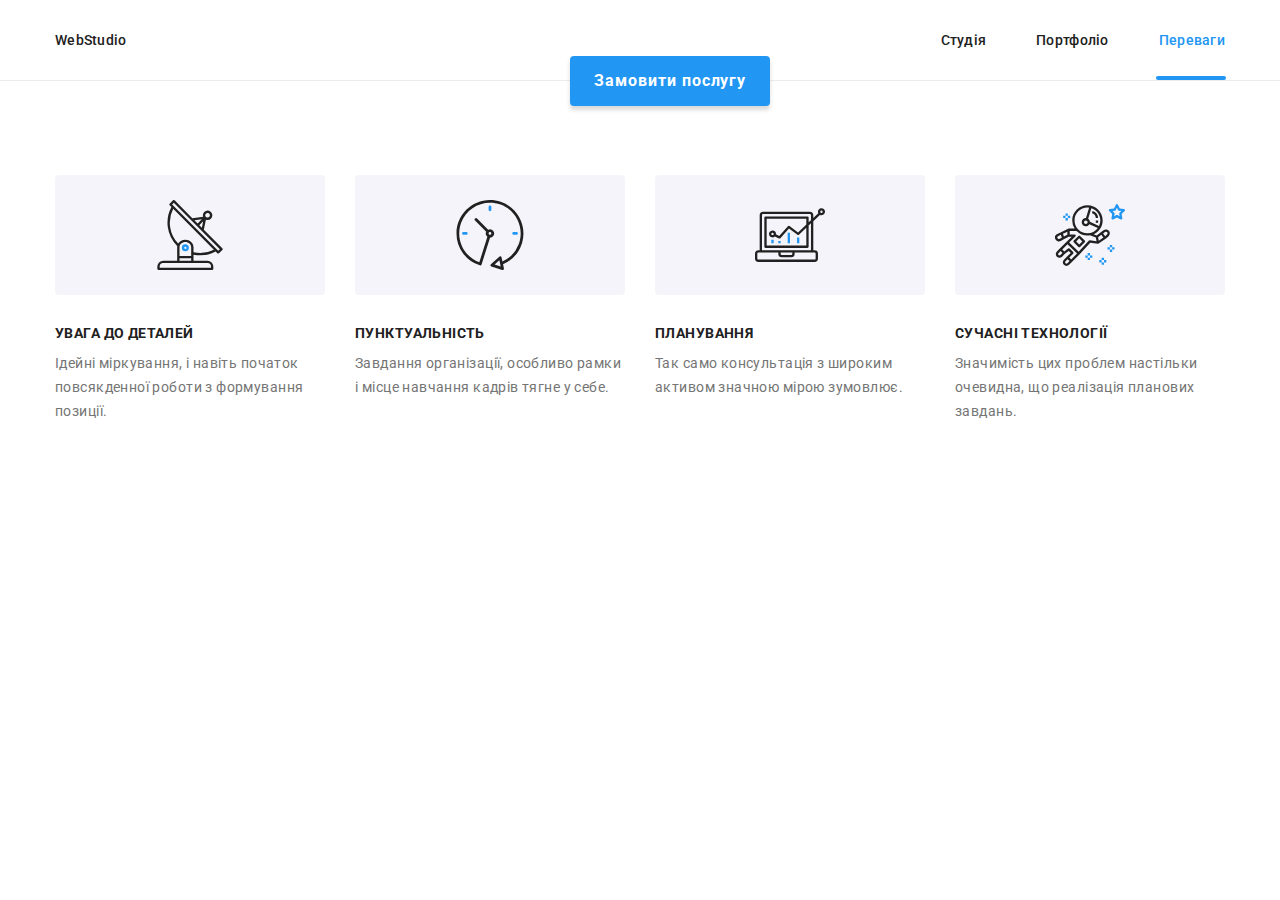
==== benefits.html @ 55473562 "added html files" ====
<!DOCTYPE html>
<html lang="uk">
    <head>
        <meta charset="UTF-8">
        <meta http-equiv="X-UA-Compatible" content="IE=edge">
        <meta name="viewport" content="width=device-width, initial-scale=1.0">
        <title>Переваги</title>
        <link rel="preconnect" href="https://fonts.googleapis.com">
        <link rel="preconnect" href="https://fonts.gstatic.com" crossorigin>
        <link href="https://fonts.googleapis.com/css2?family=Raleway:wght@700&family=Roboto:wght@400;500;700;900&display=swap" rel="stylesheet">
        <link rel="stylesheet" href="https://cdnjs.cloudflare.com/ajax/libs/modern-normalize/1.0.0/modern-normalize.min.css">
        <link rel="stylesheet" href="./css/main.css">
    </head>
    <body>
        <header class="header">
            <div class="container">
                <nav class="nav">
                    <a class=" nav-link link" href="./index.html">WebStudio</a>
                    <ul class="nav-list">
                        <li class="item"><a class=" nav-link link" href="./index.html">Студія</a></li>
                        <li class="item"><a class="nav-link link" href="./portfolio.html">Портфоліо</a></li>
                        <li class="item"><a class="benefits-link link" href="./benefits.html">Переваги</a></li>
                    </ul>
                </nav>
            </div>
        </header>
        <main>             
            <section class="benefits">
                <button class="benefits__btn btn" type="button" data-modal-open>Замовити послугу</button>
                <div class="container">
                    <h2 class="visually-hidden">Переваги</h2>
                    <ul class="benefits-list">
                        <li class="item">
                            <div class="benefits-list__box">
                                <svg class="benefits-list__svg" width="70" height="70">
                                    <use href="./images/icons.svg#icon-antenna"></use>
                                </svg>
                            </div>
                            <h3 class="benefits-list__title">УВАГА ДО ДЕТАЛЕЙ</h3>
                            <p class="benefits-list__text">Ідейні міркування, і навіть початок повсякденної роботи з формування позиції.</p>
                        </li>
                        <li class="item">
                            <div class="benefits-list__box">
                                <svg class="benefits-list__svg" width="70" height="70">
                                    <use href="./images/icons.svg#icon-clock"></use>
                                </svg>
                            </div>
                            <h3 class="benefits-list__title">ПУНКТУАЛЬНІСТЬ</h3>
                            <p class="benefits-list__text">Завдання організації, особливо рамки і місце навчання кадрів тягне у себе.</p>
                        </li>
                        <li class="item">
                            <div class="benefits-list__box">
                                <svg class="benefits-list__svg" width="70" height="70">
                                    <use href="./images/icons.svg#icon-diagram"></use>
                                </svg>
                            </div>
                            <h3 class="benefits-list__title">ПЛАНУВАННЯ</h3>
                            <p class="benefits-list__text">Так само консультація з широким активом значною мірою зумовлює.</p>
                        </li>
                        <li class="item">
                            <div class="benefits-list__box">
                                <svg class="benefits-list__svg" width="70" height="70">
                                    <use href="./images/icons.svg#icon-astronaut"></use>
                                </svg>
                            </div>
                            <h3 class="benefits-list__title">СУЧАСНІ ТЕХНОЛОГІЇ</h3>
                            <p class="benefits-list__text">Значимість цих проблем настільки очевидна, що реалізація планових завдань.</p>
                        </li>
                    </ul>
                </div>
            </section>            
        </main>    

        <div class="backdrop is-hidden" data-modal>
            <div class="modal">
                <button class="modal-close" data-modal-close>
                    <svg class="modal-close-svg" width="18" height="18">
                        <use href="./images/symbol-defs.svg#icon-close-black"></use>
                    </svg>
                </button>
                <form class="form-modal">
                    <p class="modal-title">Залиште свої дані, ми вам передзвонимо</p>
                    <div class="form-modal-field">
                        <label for="name">Ім'я</label>
                        <input type="text" name="name" id="name"/>
                        <span class="icon">
                            <svg width="18" height="18">
                                <use href="./images/symbol-defs.svg#icon-person-black"></use>
                            </svg> 
                        </span>
                    </div>
                    <div class="form-modal-field">            
                        <label for="tel">Телефон</label>
                        <input type="tel" name="tel" id="tel"/>
                        <span class="icon">
                            <svg width="18" height="18">
                                <use href="./images/symbol-defs.svg#icon-phone-black"></use>
                            </svg> 
                        </span>
                    </div>
                    <div class="form-modal-field">
                        <label for="email">Пошта</label>
                        <input type="email" name="email" id="email"/>
                        <span class="icon">
                            <svg width="18" height="18">
                                <use href="./images/symbol-defs.svg#icon-email-black"></use>
                            </svg> 
                        </span>
                    </div>
                    <div class="form-modal-field">
                        <label for="comment">Коментар</label>
                        <textarea name="comment" id="comment" placeholder="Введіть текст"></textarea>
                    </div>
                    <label class="form-checkbox">
                        <input class="checkbox" type="checkbox" name="policy"/>
                        <svg class="icon-check-svg" width="16" height="15">
                            <use href="./images/symbol-defs.svg#icon-icon-check"></use>
                        </svg> 
                        <span class="policy-text">Погоджуюся з розсилкою та приймаю <span><a class="policy-link" href=" ">Умови договору</a></span></span>
                    </label> 
                    <button type="button" class="modal-btn">Відправити</button>
                </form>
            </div>
        </div>
        <script src="./js/modal.js"></script>
    </body>
</html>
---- css/main.css ----
:root {
  --primary-text-color: #757575;
  --title-text-color: #212121;
  --accent-color: #2196F3;
  --primary-background-color: #FFFFFF;
  --animation-time: 250ms;
  --animation-timing-function: cubic-bezier(0.4, 0, 0.2, 1);
}

.visually-hidden {
  position: absolute;
  width: 1px;
  height: 1px;
  margin: -1px;
  border: 0;
  padding: 0;
  white-space: nowrap;
  -webkit-clip-path: inset(100%);
          clip-path: inset(100%);
  clip: rect(0 0 0 0);
  overflow: hidden;
}

.activity-list, .benefits-list, .nav-list {
  list-style: none;
  padding-left: 0;
  margin: 0;
}

@media screen and (max-width: 1199px) {
  .benefits-list {
    padding-top: 60px;
    padding-bottom: 60px;
  }
}
@media screen and (min-width: 1200px) {
  .benefits-list {
    padding-top: 94px;
    padding-bottom: 94px;
  }
}

html {
  box-sizing: border-box;
}

*,
*::after,
*::before {
  box-sizing: inherit;
}

.link {
  text-decoration: none;
  color: inherit;
  transition-property: color;
  transition-duration: var(--animation-time);
  transition-timing-function: var(--animation-timing-function);
}
.link:hover, .link:focus {
  color: var(--accent-color);
}

img {
  display: block;
  width: 100%;
  height: auto;
}

h1, h2, h3, ul, p {
  margin-top: 0;
  margin-bottom: 0;
}

body {
  font-family: "Roboto", sans-serif;
  font-size: 14px;
  letter-spacing: 0.03em;
  color: var(--primary-text-color);
  background-color: var(--primary-background-color);
}

.container {
  margin: 0 auto;
  padding: 0 15px;
}
@media screen and (min-width: 480px) {
  .container {
    width: 480px;
  }
}
@media screen and (min-width: 768px) {
  .container {
    width: 768px;
  }
}
@media screen and (min-width: 1200px) {
  .container {
    width: 1200px;
  }
}

.header {
  position: relative;
  border-bottom: 1px solid #ECECEC;
}


/* @media screen and (min-width: 768px) {
  .main-nav {
    display: flex;
    align-items: center;
    justify-content: space-between;
  }
} */

.nav {
  display: flex;
  align-items: center;
  justify-content: space-between;
}

@media screen and (max-width: 767px) {
  .nav-list {
    display: none;
  }
}
@media screen and (min-width: 768px) {
  .nav-list {
    display: flex;
    margin-left: 88px;
  }
  .nav-list .item:not(:last-child) {
    margin-right: 50px;
  }
}
@media screen and (min-width: 1200px) {
  .nav-list {
    margin-left: 93px;
  }
}

.current-link {
  font-weight: 500;
  letter-spacing: 0.02em;
  color: var(--accent-color);
}
@media screen and (min-width: 480px) {
  .current-link {
    font-size: 40px;
    line-height: 1.175;
  }
}
@media screen and (min-width: 768px) {
  .current-link {
    display: block;
    position: relative;
    padding-top: 32px;
    padding-bottom: 32px;
    font-size: 14px;
    line-height: 1.1428571429;
  }
  .current-link::after {
    display: inline-block;
    position: absolute;
    content: "";
    top: 76px;
    left: -2px;
    width: 48px;
    height: 4px;
    background-color: var(--accent-color);
    border-radius: 2px;
  }
}

.portfolio-link {
  display: block;
  position: relative;
  padding-top: 32px;
  padding-bottom: 32px;
  font-weight: 500;
  line-height: 1.1428571429;
  letter-spacing: 0.02em;
  color: var(--accent-color);
}
.portfolio-link::after {
  display: inline-block;
  position: absolute;
  content: "";
  top: 76px;
  left: -3px;
  width: 78px;
  height: 4px;
  background-color: var(--accent-color);
  border-radius: 2px;
}

.benefits-link {
  display: block;
  position: relative;
  padding-top: 32px;
  padding-bottom: 32px;
  font-weight: 500;
  line-height: 1.1428571429;
  letter-spacing: 0.02em;
  color: var(--accent-color);
}
.benefits-link::after {
  display: inline-block;
  position: absolute;
  content: "";
  top: 76px;
  left: -3px;
  width: 70px;
  height: 4px;
  background-color: var(--accent-color);
  border-radius: 2px;
}

.nav-link {
  display: block;
  font-weight: 500;
  font-size: 14px;
  line-height: 1.1428571429;
  letter-spacing: 0.02em;
  color: var(--title-text-color);
}
@media screen and (min-width: 480px) and (max-width: 767px) {
  .nav-link {
    font-size: 40px;
    line-height: 1.175;
  }
}
@media screen and (max-width: 767px) {
  .nav-link {
    margin-top: 32px;
  }
}
@media screen and (min-width: 768px) {
  .nav-link {
    padding-top: 32px;
    padding-bottom: 32px;
  }
}

.hero {
  margin-left: auto;
  margin-right: auto;
  height: 400px;
  padding-top: 118px;
  padding-bottom: 118px;
  background-size: cover;
  background-color: #2F303A;
}
@media screen and (max-width: 767px) {
  .hero {
    background-image: linear-gradient(to right, rgba(47, 48, 58, 0.4), rgba(47, 48, 58, 0.4)), url(../images/overlay_s@1x.jpg);
  }
}
@media screen and (max-width: 767px) and (min-device-pixel-ratio: 2), screen and (max-width: 767px) and (-webkit-min-device-pixel-ratio: 2), screen and (max-width: 767px) and (min-resolution: 192dpi), screen and (max-width: 767px) and (min-resolution: 2dppx) {
  .hero {
    background-image: linear-gradient(to right, rgba(47, 48, 58, 0.4), rgba(47, 48, 58, 0.4)), url(../images/overlay_s@2x.jpg);
  }
}
@media screen and (min-width: 768px) {
  .hero {
    background-image: linear-gradient(to right, rgba(47, 48, 58, 0.4), rgba(47, 48, 58, 0.4)), url(../images/overlay_m@1x.jpg);
  }
}
@media screen and (min-width: 768px) and (min-device-pixel-ratio: 2), screen and (min-width: 768px) and (-webkit-min-device-pixel-ratio: 2), screen and (min-width: 768px) and (min-resolution: 192dpi), screen and (min-width: 768px) and (min-resolution: 2dppx) {
  .hero {
    background-image: linear-gradient(to right, rgba(47, 48, 58, 0.4), rgba(47, 48, 58, 0.4)), url(../images/overlay_m@2x.jpg);
  }
}
@media screen and (min-width: 1200px) {
  .hero {
    background-image: linear-gradient(to right, rgba(47, 48, 58, 0.4), rgba(47, 48, 58, 0.4)), url(../images/overlay_l@1x.jpg);
  }
}
@media screen and (min-width: 1200px) and (min-device-pixel-ratio: 2), screen and (min-width: 1200px) and (-webkit-min-device-pixel-ratio: 2), screen and (min-width: 1200px) and (min-resolution: 192dpi), screen and (min-width: 1200px) and (min-resolution: 2dppx) {
  .hero {
    background-image: linear-gradient(to right, rgba(47, 48, 58, 0.4), rgba(47, 48, 58, 0.4)), url(../images/overlay_l@2x.jpg);
  }
}
@media screen and (min-width: 480px) and (max-width: 767px) {
  .hero {
    width: 480px;
  }
}
@media screen and (min-width: 768px) and (max-width: 1199px) {
  .hero {
    width: 768px;
  }
}
@media screen and (min-width: 1200px) {
  .hero {
    max-width: 1600px;
    height: 600px;
    padding-top: 200px;
    padding-bottom: 200px;
  }
}

.hero__title {
  margin-left: auto;
  margin-right: auto;
  margin-bottom: 30px;
  font-weight: 900;
  text-align: center;
  letter-spacing: 0.06em;
  text-transform: uppercase;
  color: var(--primary-background-color);
}
@media screen and (min-width: 480px) {
  .hero__title {
    width: 360px;
    font-size: 26px;
    line-height: 1.6153846154;
  }
}
@media screen and (min-width: 1200px) {
  .hero__title {
    width: 696px;
    font-size: 44px;
    line-height: 1.3636363636;
  }
}

.hero__btn {
  margin-left: auto;
  margin-right: auto;
}

.btn {
  padding-top: 10px;
  padding-bottom: 10px;
  padding-left: 24px;
  padding-right: 24px;
  display: flex;
  align-items: center;
  justify-content: center;
  font-family: "Roboto", sans-serif;
  font-weight: 700;
  font-size: 16px;
  line-height: 1.875;
  text-align: center;
  letter-spacing: 0.06em;
  color: var(--primary-background-color);
  background-color: var(--accent-color);
  cursor: pointer;
  box-shadow: 0px 4px 4px rgba(0, 0, 0, 0.15);
  border: 0 solid transparent;
  border-radius: 4px;
  transition: background-color var(--animation-time) var(--animation-timing-function);
}
.btn:hover, .btn:focus {
  background-color: #188CE8;
}

.benefits {
  position: relative;
  background: var(--primary-background-color);
}

@media screen and (max-width: 1199px) {
  .benefits__btn {
    margin-top: 20px;
    margin-left: auto;
    margin-right: auto;
  }
}
@media screen and (min-width: 1200px) {
  .benefits__btn {
    position: absolute;
    top: -25px;
    left: 570px;
  }
}

@media screen and (max-width: 767px) {
  .benefits-list .item:not(:first-child) {
    margin-top: 30px;
  }
}
@media screen and (min-width: 768px) and (max-width: 1199px) {
  .benefits-list {
    display: flex;
    flex-wrap: wrap;
    gap: 30px;
    flex-basis: 50%;
  }
}
@media screen and (min-width: 1200px) {
  .benefits-list {
    display: flex;
  }
  .benefits-list .item:not(:last-child) {
    margin-right: 30px;
  }
}

.benefits-list__box {
  display: flex;
  align-items: center;
  justify-content: center;
  height: 120px;
  margin-bottom: 30px;
  background-color: #F5F4FA;
  border-radius: 4px;
}
@media screen and (min-width: 480px) {
  .benefits-list__box {
    width: 450px;
  }
}
@media screen and (min-width: 768px) {
  .benefits-list__box {
    width: 354px;
  }
}
@media screen and (min-width: 1200px) {
  .benefits-list__box {
    width: 270px;
  }
}

.benefits-list__title {
  margin-bottom: 10px;
  font-weight: 700;
  font-size: 14px;
  line-height: 1.1428571429;
  text-transform: uppercase;
  color: var(--title-text-color);
}
@media screen and (min-width: 480px) and (max-width: 767px) {
  .benefits-list__title {
    text-align: center;
  }
}

.benefits-list__text {
  line-height: 1.7142857143;
  letter-spacing: 0.03em;
}
@media screen and (min-width: 768px) {
  .benefits-list__text {
    width: 354px;
  }
}
@media screen and (min-width: 1200px) {
  .benefits-list__text {
    width: 270px;
  }
}

.activity-list {
  display: flex;
  margin-top: 30px;
}
@media screen and (max-width: 767px) {
  .activity-list {
    flex-direction: column;
    gap: 20px;
  }
}
@media screen and (min-width: 768px) {
  .activity-list {
    align-items: flex-start;
    justify-content: space-around;
  }
}

.activity-list .item {
  display: flex;
  flex-direction: column;
  gap: 20px;
  width: 370px;
}

.activity__title {
  font-weight: 700;
  font-size: 36px;
  line-height: 1.1428571429;
  color: var(--title-text-color);
}

.portfolio__btn {
  margin-left: 0;
  margin-right: auto;
}

.backdrop {
  position: fixed;
  top: 0;
  left: 0;
  width: 100%;
  height: 100%;
  background-color: rgba(0, 0, 0, 0.2);
  opacity: 1;
  transition: opacity var(--animation-time) var(--animation-timing-function);
  overflow-y: scroll;
}

.backdrop.is-hidden {
  opacity: 0;
  pointer-events: none;
}

.backdrop.is-hidden .modal {
  transform: translate(-50%, -50%) scale(0.9);
  opacity: 0;
}

.modal {
  padding: 40px;
  background-color: var(--primary-background-color);
  box-shadow: 0px 1px 3px rgba(0, 0, 0, 0.12), 0px 1px 1px rgba(0, 0, 0, 0.14), 0px 2px 1px rgba(0, 0, 0, 0.2);
  border-radius: 4px;
  opacity: 1;
  transition: transform var(--animation-time) var(--animation-timing-function), opacity var(--animation-time) var(--animation-timing-function);
}
@media screen and (min-width: 480px) {
  .modal {
    position: relative;
    width: 450px;
    height: 609px;
    top: 50%;
    left: 50%;
    transform: translate(-50%, -50%) scale(1);
  }
}
@media screen and (min-width: 768px) {
  .modal {
    position: absolute;
  }
}
@media screen and (min-width: 1200px) {
  .modal {
    width: 528px;
    height: 581px;
  }
}

.modal-close {
  position: absolute;
  top: 8px;
  right: 8px;
  display: flex;
  width: 30px;
  height: 30px;
  align-items: center;
  justify-content: center;
  color: #000000;
  background-color: var(--primary-background-color);
  border: 1px solid rgba(0, 0, 0, 0.1);
  border-radius: 50%;
  transition: color var(--animation-time) var(--animation-timing-function);
}

.modal-close-svg {
  fill: currentColor;
}

.modal-close:hover,
.modal-close:focus {
  color: var(--accent-color);
}

.form-modal {
  display: flex;
  flex-direction: column;
  align-items: center;
}

.modal-title {
  margin-bottom: 12px;
  font-weight: 700;
  font-size: 20px;
  line-height: 1.5;
  text-align: center;
  color: var(--title-text-color);
}
@media screen and (min-width: 1200px) {
  .modal-title {
    line-height: 1.15;
  }
}

.form-modal-field {
  position: relative;
}

.form-modal-field label {
  display: block;
  margin-bottom: 4px;
  font-weight: 400;
  font-size: 12px;
  line-height: 1.1666666667;
  letter-spacing: 0.01em;
  color: var(--primary-text-color);
}

.form-modal-field input {
  height: 40px;
  margin-bottom: 10px;
  padding-left: 42px;
  border: 1px solid rgba(33, 33, 33, 0.2);
  border-radius: 4px;
}
@media screen and (min-width: 480px) {
  .form-modal-field input {
    width: 370px;
  }
}
@media screen and (min-width: 1200px) {
  .form-modal-field input {
    width: 448px;
  }
}

.icon {
  position: absolute;
  top: 29px;
  left: 12px;
}

.form-modal-field input:focus {
  border: 1px solid var(--accent-color);
}

.form-modal-field input:focus ~ .icon {
  fill: var(--accent-color);
}

textarea {
  height: 120px;
  margin-bottom: 20px;
  padding: 12px 16px;
  resize: none;
  border: 1px solid rgba(33, 33, 33, 0.2);
  border-radius: 4px;
}
@media screen and (min-width: 480px) {
  textarea {
    width: 370px;
  }
}
@media screen and (min-width: 1200px) {
  textarea {
    width: 448px;
  }
}

textarea::-moz-placeholder {
  font-weight: 400;
  font-size: 12px;
  line-height: 1.1666666667;
  letter-spacing: 0.01em;
  color: rgba(117, 117, 117, 0.5);
}

textarea:-ms-input-placeholder {
  font-weight: 400;
  font-size: 12px;
  line-height: 1.1666666667;
  letter-spacing: 0.01em;
  color: rgba(117, 117, 117, 0.5);
}

textarea::placeholder {
  font-weight: 400;
  font-size: 12px;
  line-height: 1.1666666667;
  letter-spacing: 0.01em;
  color: rgba(117, 117, 117, 0.5);
}

textarea:focus {
  border: 1px solid var(--accent-color);
}

.form-checkbox {
  position: relative;
}
@media screen and (min-width: 480px) {
  .form-checkbox {
    width: 370px;
    height: 15px;
  }
}
@media screen and (min-width: 1200px) {
  .form-checkbox {
    width: 425px;
    height: 24px;
  }
}

.checkbox {
  -webkit-appearance: none;
  -moz-appearance: none;
  appearance: none;
  position: absolute;
}

.icon-check-svg {
  position: absolute;
  fill: var(--primary-background-color);
  border: 1px solid var(--title-text-color);
  border-radius: 2px;
}
@media screen and (min-width: 1200px) {
  .icon-check-svg {
    top: 4px;
  }
}

.checkbox:checked + .icon-check-svg {
  fill: var(--accent-color);
  border: 0 solid transparent;
}

.policy-text {
  display: inline-block;
  margin-left: 25px;
  font-weight: 400;
  font-size: 12px;
  line-height: 1.1666666667;
  letter-spacing: 0.03em;
  color: var(--primary-text-color);
}
@media screen and (min-width: 1200px) {
  .policy-text {
    font-size: 14px;
    line-height: 1.7142857143;
  }
}

.policy-link {
  color: var(--accent-color);
}

.modal-btn {
  width: 200px;
  height: 50px;
  margin-top: 30px;
  padding: 10px 52px;
  font-family: "Roboto", sans-serif;
  font-weight: 700;
  font-size: 16px;
  line-height: 1.875;
  text-align: center;
  letter-spacing: 0.06em;
  color: var(--primary-background-color);
  background-color: var(--accent-color);
  cursor: pointer;
  box-shadow: 0px 4px 4px rgba(0, 0, 0, 0.15);
  border: 0 solid transparent;
  border-radius: 4px;
  transition: background-color var(--animation-time) var(--animation-timing-function);
}

.form-modal button:hover,
.form-modal button:focus {
  background-color: #188CE8;
}
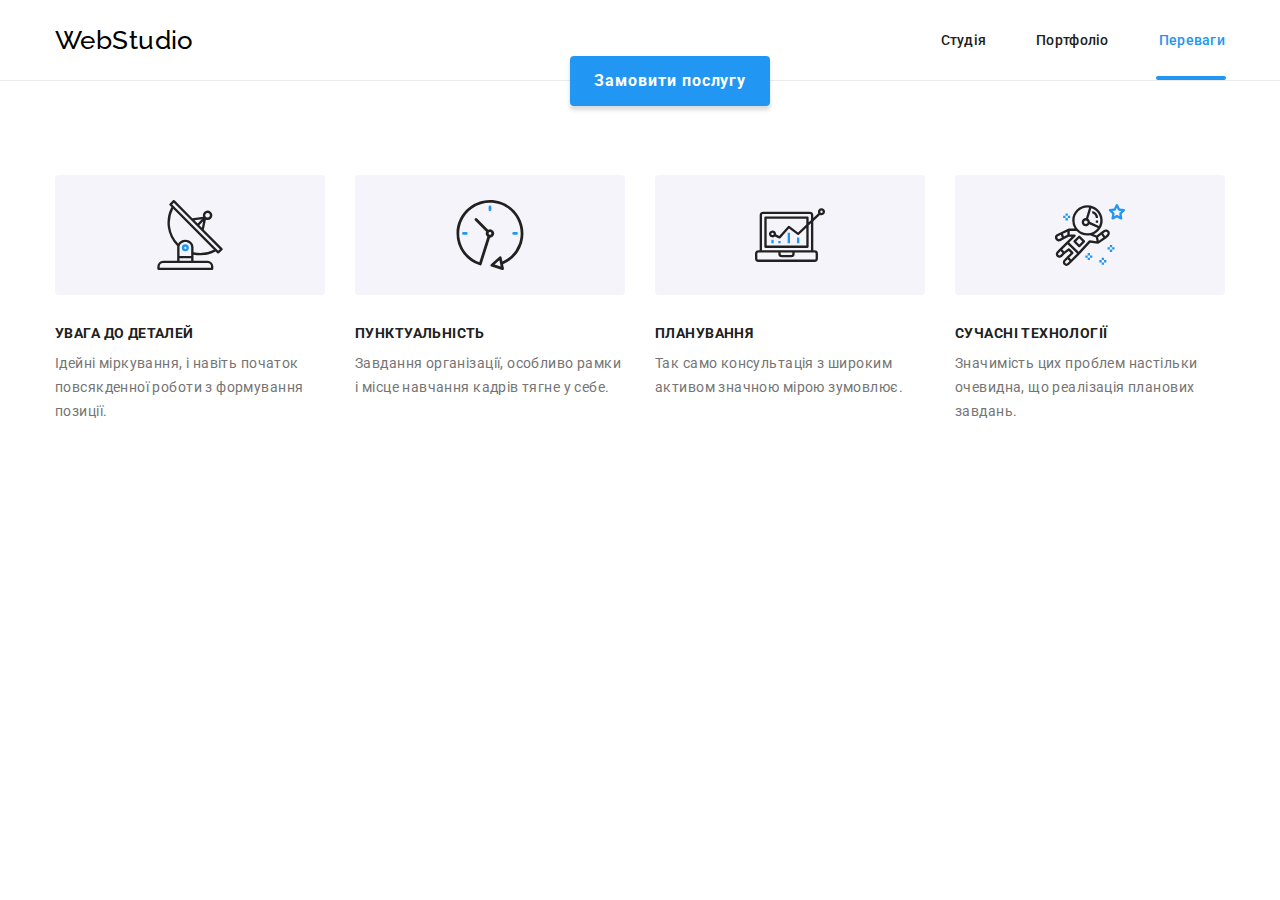
==== commit 9a97024c: "update logo" ====
--- a/benefits.html
+++ b/benefits.html
@@ -15,7 +15,7 @@
         <header class="header">
             <div class="container">
                 <nav class="nav">
-                    <a class=" nav-link link" href="./index.html">WebStudio</a>
+                    <a class="logo link" href="./index.html">WebStudio</a>
                     <ul class="nav-list">
                         <li class="item"><a class=" nav-link link" href="./index.html">Студія</a></li>
                         <li class="item"><a class="nav-link link" href="./portfolio.html">Портфоліо</a></li>
--- a/css/main.css
+++ b/css/main.css
@@ -101,18 +101,36 @@
 }
 
 .header {
-  position: relative;
   border-bottom: 1px solid #ECECEC;
 }
 
-
-/* @media screen and (min-width: 768px) {
-  .main-nav {
-    display: flex;
-    align-items: center;
-    justify-content: space-between;
-  }
-} */
+.logo {
+  display: block;
+  font-family: "Raleway", sans-serif;
+  font-weight: 500;
+  color: #000000;
+}
+@media screen and (max-width: 1199px) {
+  .logo {
+    font-size: 24px;
+    line-height: 1.1666666667;
+  }
+}
+@media screen and (min-width: 1200px) {
+  .logo {
+    font-size: 26px;
+    line-height: 1.1923076923;
+  }
+}
+.logo .black {
+  color: #000000;
+  transition-property: color;
+  transition-duration: var(--animation-time);
+  transition-timing-function: var(--animation-timing-function);
+}
+.logo:hover, .logo:focus {
+  color: var(--accent-color);
+}
 
 .nav {
   display: flex;
